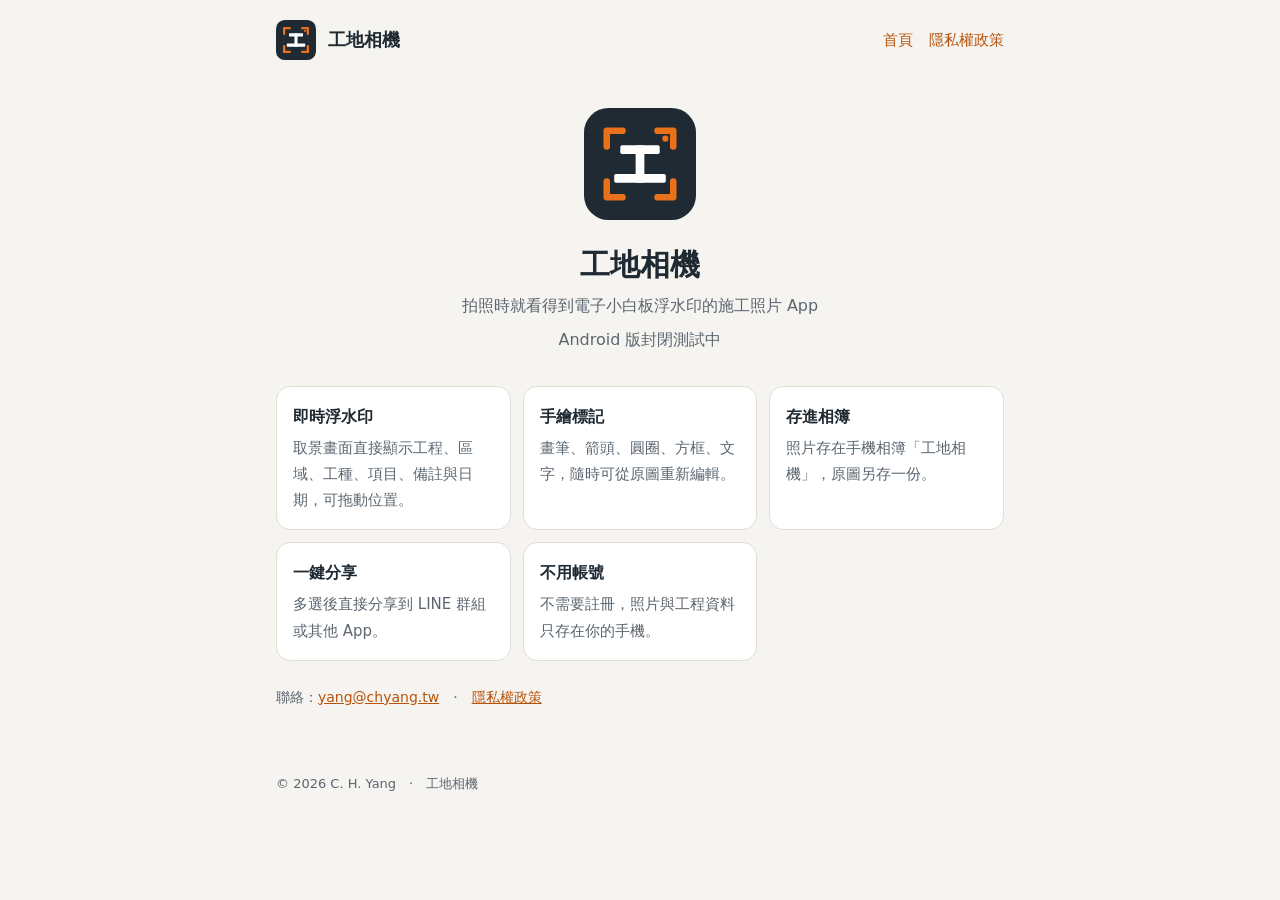
==== index.html @ 80dc75a8 "工地相機網站：首頁與隱私權政策 Co-Authored-By: Claude Opus 5.5 <noreply@anthropic.com> Claude-Session: https://clau" ====
<!doctype html>
<html lang="zh-Hant-TW">
<head>
<meta charset="utf-8">
<meta name="viewport" content="width=device-width, initial-scale=1">
<title>工地相機</title>
<meta name="description" content="給營建業使用的施工照片 App：拍照時就看得到電子小白板浮水印，手繪標記，一鍵分享到 LINE。">
<link rel="icon" href="icon.svg" type="image/svg+xml">
<link rel="stylesheet" href="style.css">
</head>
<body>
<header class="site">
  <img src="icon.svg" alt="">
  <a class="brand" href="./">工地相機</a>
  <nav><a href="./">首頁</a><a href="privacy.html">隱私權政策</a></nav>
</header>
<main>
  <section class="hero">
    <img src="icon.svg" alt="工地相機圖示">
    <h1>工地相機</h1>
    <p>拍照時就看得到電子小白板浮水印的施工照片 App</p>
    <p>Android 版封閉測試中</p>
  </section>
  <section class="features">
    <div class="card"><h3>即時浮水印</h3><p>取景畫面直接顯示工程、區域、工種、項目、備註與日期，可拖動位置。</p></div>
    <div class="card"><h3>手繪標記</h3><p>畫筆、箭頭、圓圈、方框、文字，隨時可從原圖重新編輯。</p></div>
    <div class="card"><h3>存進相簿</h3><p>照片存在手機相簿「工地相機」，原圖另存一份。</p></div>
    <div class="card"><h3>一鍵分享</h3><p>多選後直接分享到 LINE 群組或其他 App。</p></div>
    <div class="card"><h3>不用帳號</h3><p>不需要註冊，照片與工程資料只存在你的手機。</p></div>
  </section>
  <p class="meta" style="margin-top:24px">聯絡：<a href="mailto:yang@chyang.tw">yang@chyang.tw</a>　·　<a href="privacy.html">隱私權政策</a></p>
</main>
<footer>© 2026 C. H. Yang　·　工地相機</footer>
</body>
</html>
---- style.css ----
:root {
  --bg: #f6f4f0;
  --surface: #ffffff;
  --text: #1f2a33;
  --muted: #5b6670;
  --line: #e2ddd5;
  --accent: #b8530b;
  --accent-bg: #fbeee4;
  --th: #f1ede6;
}
@media (prefers-color-scheme: dark) {
  :root {
    --bg: #14191e;
    --surface: #1c232a;
    --text: #e8ebee;
    --muted: #a3adb6;
    --line: #2e3740;
    --accent: #f0904a;
    --accent-bg: #2b2119;
    --th: #232c34;
  }
}
* { box-sizing: border-box; }
html { -webkit-text-size-adjust: 100%; }
body {
  margin: 0;
  background: var(--bg);
  color: var(--text);
  font-family: "Noto Sans TC", -apple-system, "PingFang TC", "Microsoft JhengHei", system-ui, sans-serif;
  line-height: 1.75;
  font-size: 16px;
}
a { color: var(--accent); }
header.site {
  max-width: 760px;
  margin: 0 auto;
  padding: 20px 16px 8px;
  display: flex;
  align-items: center;
  gap: 12px;
}
header.site img { width: 40px; height: 40px; }
header.site a.brand { color: var(--text); text-decoration: none; font-weight: 700; font-size: 18px; }
header.site nav { margin-left: auto; display: flex; gap: 16px; font-size: 15px; }
header.site nav a { text-decoration: none; }
main {
  max-width: 760px;
  margin: 0 auto;
  padding: 8px 16px 48px;
}
.card {
  background: var(--surface);
  border: 1px solid var(--line);
  border-radius: 14px;
  padding: 24px 20px;
}
h1 { font-size: 26px; line-height: 1.35; margin: 4px 0 6px; }
h2 { font-size: 19px; margin: 32px 0 8px; padding-top: 4px; }
.meta { color: var(--muted); font-size: 14px; margin: 0 0 16px; }
.summary {
  background: var(--accent-bg);
  border-left: 4px solid var(--accent);
  border-radius: 8px;
  padding: 12px 14px;
  margin: 16px 0 8px;
}
ul { padding-left: 1.3em; margin: 8px 0; }
li { margin: 4px 0; }
.table-wrap { overflow-x: auto; margin: 12px 0; }
table { border-collapse: collapse; width: 100%; min-width: 480px; font-size: 15px; }
th, td { border: 1px solid var(--line); padding: 8px 10px; text-align: left; vertical-align: top; }
th { background: var(--th); font-weight: 700; }
footer {
  max-width: 760px;
  margin: 0 auto;
  padding: 0 16px 32px;
  color: var(--muted);
  font-size: 13px;
}
.hero { text-align: center; padding: 32px 8px 12px; }
.hero img { width: 112px; height: 112px; }
.hero h1 { font-size: 30px; margin-top: 16px; }
.hero p { color: var(--muted); margin: 6px 0 0; }
.features { display: grid; grid-template-columns: repeat(auto-fit, minmax(210px, 1fr)); gap: 12px; margin-top: 20px; }
.features .card { padding: 16px; }
.features h3 { margin: 0 0 4px; font-size: 16px; }
.features p { margin: 0; color: var(--muted); font-size: 15px; }
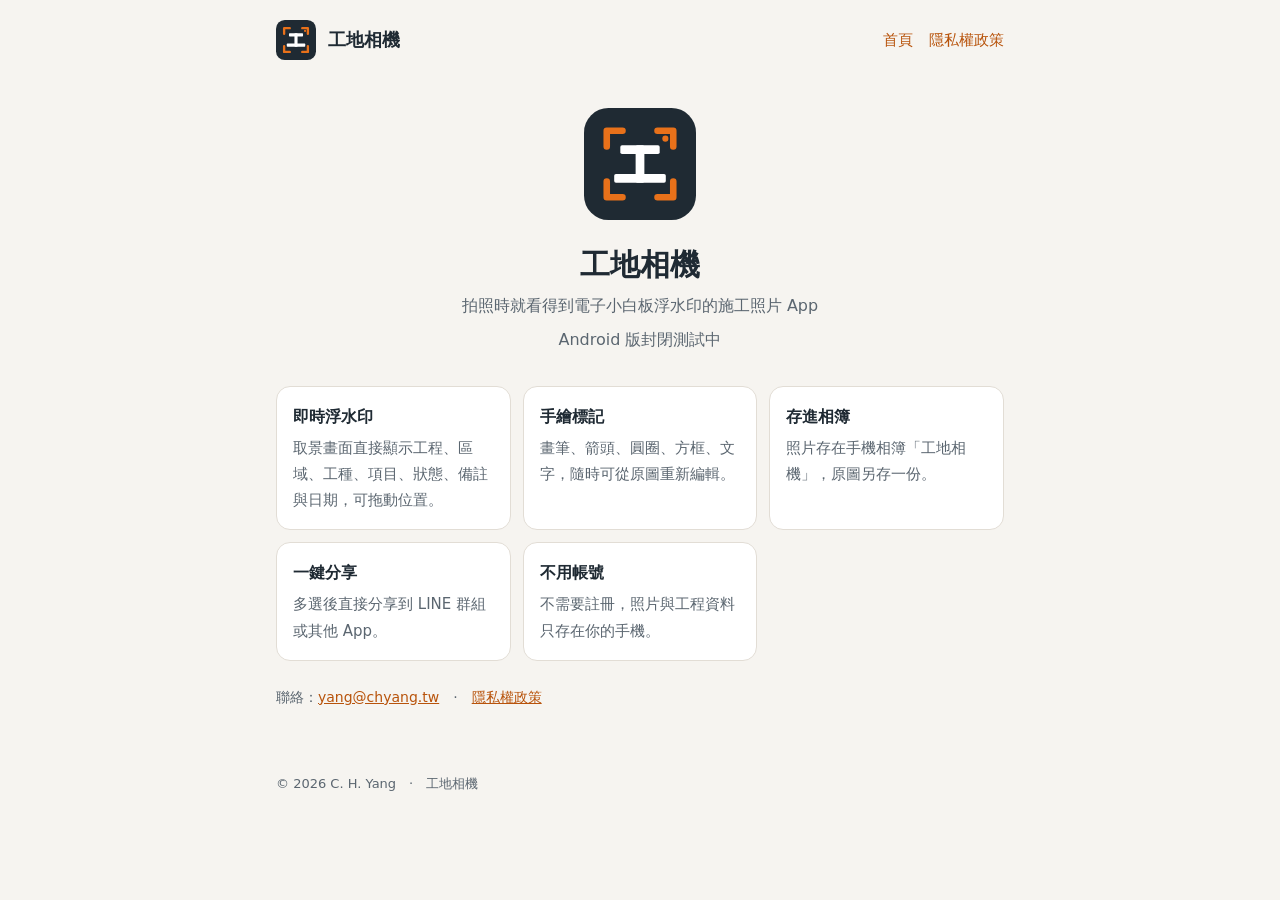
==== commit 8e9f079c: "隱私權政策、首頁：備註的常用選項改稱「狀態」 Co-Authored-By: Claude Opus 5.5 <noreply@anthropic.com> Claude-Session: https" ====
--- a/index.html
+++ b/index.html
@@ -22,7 +22,7 @@
     <p>Android 版封閉測試中</p>
   </section>
   <section class="features">
-    <div class="card"><h3>即時浮水印</h3><p>取景畫面直接顯示工程、區域、工種、項目、備註與日期，可拖動位置。</p></div>
+    <div class="card"><h3>即時浮水印</h3><p>取景畫面直接顯示工程、區域、工種、項目、狀態、備註與日期，可拖動位置。</p></div>
     <div class="card"><h3>手繪標記</h3><p>畫筆、箭頭、圓圈、方框、文字，隨時可從原圖重新編輯。</p></div>
     <div class="card"><h3>存進相簿</h3><p>照片存在手機相簿「工地相機」，原圖另存一份。</p></div>
     <div class="card"><h3>一鍵分享</h3><p>多選後直接分享到 LINE 群組或其他 App。</p></div>
